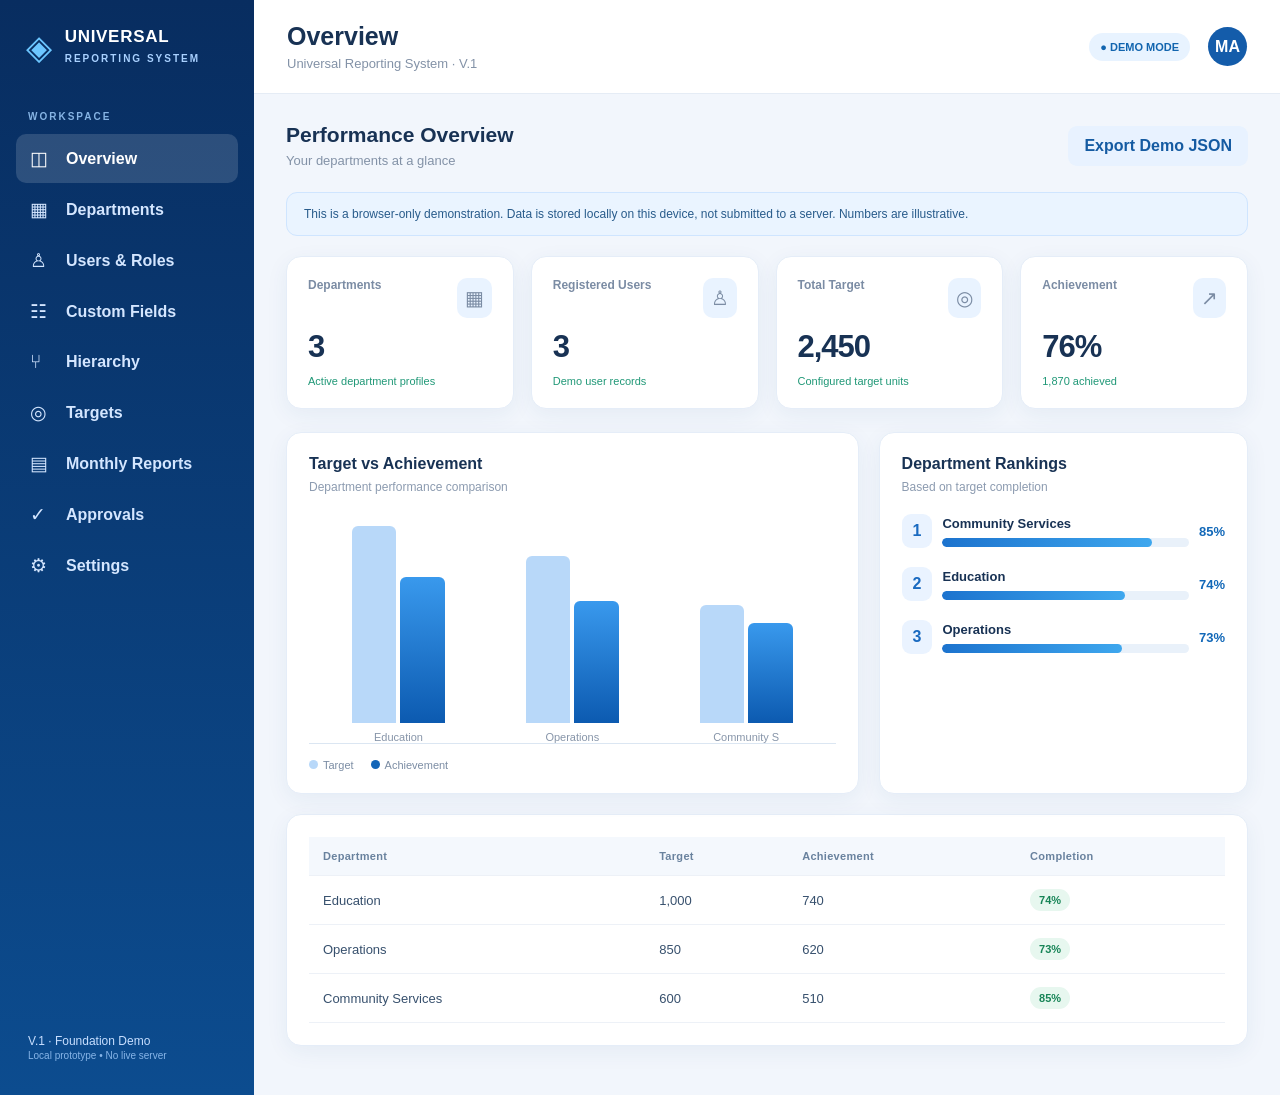
==== index.html @ d3b38397 "Add files via upload" ====
<!doctype html><html lang="en"><head><meta charset="UTF-8"><meta name="viewport" content="width=device-width,initial-scale=1"><meta name="theme-color" content="#0c3d79"><title>Universal Reporting System V.1</title><link rel="stylesheet" href="assets/style.css"></head><body><div id="app"><aside class="sidebar"><div class="brand"><span class="brandicon">◈</span><span>UNIVERSAL<br><small>REPORTING SYSTEM</small></span></div><div class="side-label">WORKSPACE</div><nav id="nav"></nav><div class="sidebar-foot">V.1 · Foundation Demo<br><small>Local prototype • No live server</small></div></aside><main><header><button id="menu" aria-label="Toggle navigation">☰</button><div><h1 id="heading">Overview</h1><p id="subtitle">All departments · Consolidated performance</p></div><div class="header-right"><span class="demo">● DEMO MODE</span><span class="avatar">MA</span></div></header><div id="content"></div></main></div><div id="toast" role="status"></div><script src="assets/app.js"></script></body></html>
---- assets/style.css ----
:root{font-family:Inter,Segoe UI,Arial,sans-serif;color:#183254;background:#f2f6fc;font-synthesis:none}*{box-sizing:border-box}body{margin:0}button,input,select{font:inherit}button{cursor:pointer}#app{display:flex;min-height:100vh}.sidebar{width:254px;flex-shrink:0;background:linear-gradient(180deg,#082d60,#0c4c8f);color:white;padding:27px 16px;display:flex;flex-direction:column;min-height:100vh}.brand{display:flex;gap:12px;align-items:center;font-size:17px;font-weight:850;letter-spacing:.7px;padding:0 10px 34px}.brand small{font-size:10px;letter-spacing:2px;color:#a9d1ff}.brandicon{font-size:34px;color:#6cc6ff}.side-label{color:#86b4e4;font-size:10px;font-weight:800;letter-spacing:2px;padding:10px 12px}.navitem{width:100%;display:flex;align-items:center;gap:12px;border:0;background:transparent;color:#d4e6ff;text-align:left;padding:13px 14px;border-radius:10px;margin:2px 0;font-weight:600}.navitem.active,.navitem:hover{background:#ffffff25;color:#fff}.navitem span{font-size:19px;width:24px}.sidebar-foot{margin-top:auto;padding:22px 12px 6px;color:#c8dfff;font-size:12px}.sidebar-foot small{color:#87b5e8}main{flex:1;min-width:0}header{background:white;padding:22px 33px;display:flex;align-items:center;gap:15px;border-bottom:1px solid #e5ecf5}h1{font-size:25px;margin:0;font-weight:800}header p{color:#8392a7;margin:5px 0 0;font-size:13px}.header-right{margin-left:auto;display:flex;align-items:center;gap:18px}.demo{color:#1265af;background:#e8f3ff;border-radius:99px;padding:8px 11px;font-size:11px;font-weight:800}.avatar{background:#145caa;color:white;width:39px;height:39px;display:grid;place-items:center;border-radius:50%;font-weight:800}#menu{display:none;background:none;border:0;font-size:23px}#content{padding:29px 32px;max-width:1550px;margin:auto}.intro{display:flex;justify-content:space-between;align-items:center;gap:14px;margin-bottom:24px}.intro h2{font-size:21px;margin:0 0 6px}.intro p,.muted{color:#8392a7;font-size:13px;margin:0}.btn{background:#1263b6;color:white;border:0;border-radius:9px;padding:11px 16px;font-weight:750;box-shadow:0 4px 11px #1560a21f}.btn.secondary{background:#e8f2ff;color:#155ba2;box-shadow:none}.btn.danger{background:#fff0f0;color:#ad2938;box-shadow:none}.btn:focus-visible,.navitem:focus-visible{outline:3px solid #7cc6ff}.cards{display:grid;grid-template-columns:repeat(4,minmax(0,1fr));gap:17px;margin-bottom:23px}.card,.panel{background:#fff;border:1px solid #e5edf8;border-radius:15px;box-shadow:0 6px 22px #1e4c8010}.card{padding:21px}.card .top{display:flex;justify-content:space-between;color:#7b8ca4;font-size:12px;font-weight:700}.card .symbol{font-size:20px;background:#e9f3ff;padding:8px;border-radius:10px}.card strong{font-size:31px;display:block;margin-top:11px;letter-spacing:-1px}.card .note{font-size:11px;color:#209877;margin-top:10px}.two{display:grid;grid-template-columns:1.55fr 1fr;gap:20px}.panel{padding:22px;margin-bottom:20px}.panel h3{font-size:16px;margin:0 0 7px}.panel .sub{color:#8c9bb0;font-size:12px;margin:0 0 20px}.bars{height:230px;display:flex;gap:15px;align-items:end;border-bottom:1px solid #dbe6f2;padding:12px 10px 0}.barcol{flex:1;display:flex;flex-direction:column;align-items:center;justify-content:end;gap:8px;height:100%;min-width:0}.barpair{height:100%;display:flex;align-items:end;gap:4px;width:100%;justify-content:center}.bar{width:28%;border-radius:6px 6px 0 0;min-height:3px;animation:grow .7s ease-out;transform-origin:bottom}.target{background:#b8d8f9}.actual{background:linear-gradient(#3999ed,#0c5ab0)}@keyframes grow{from{transform:scaleY(.05)}to{transform:scaleY(1)}}.barcol label{font-size:11px;color:#8795a9;white-space:nowrap}.legend{display:flex;gap:17px;font-size:11px;color:#7c8da4;margin-top:15px}.dot{display:inline-block;width:9px;height:9px;border-radius:50%;margin-right:5px}.progress{background:#e9f1fa;height:9px;border-radius:20px;overflow:hidden}.progress>div{background:linear-gradient(90deg,#1c73ce,#3ea7ee);height:100%;border-radius:20px;transition:width .4s}.rank{display:flex;align-items:center;gap:10px;margin:19px 0}.rank .number{background:#eaf3ff;color:#1a6ac0;font-weight:800;padding:8px 11px;border-radius:9px}.rank .name{flex:1;font-size:13px;font-weight:700}.rank .pct{color:#1268b8;font-size:13px;font-weight:800}.tablewrap{overflow:auto}table{width:100%;border-collapse:collapse;text-align:left;font-size:13px}th{background:#f4f8fd;color:#69829e;font-size:11px;letter-spacing:.3px}th,td{padding:13px 14px;border-bottom:1px solid #edf1f7;white-space:nowrap}td{color:#37506d}.pill{display:inline-block;background:#e7f7ef;color:#168456;padding:5px 9px;border-radius:99px;font-size:11px;font-weight:700}.pill.pending{background:#fff4dc;color:#b57c16}.formgrid{display:grid;grid-template-columns:repeat(3,minmax(0,1fr));gap:14px;margin:15px 0}.field label{display:block;font-size:12px;color:#61758d;font-weight:750;margin-bottom:7px}.field input,.field select{width:100%;border:1px solid #d8e3f0;border-radius:9px;padding:11px;background:#fff;color:#254567;min-width:0}.field input:focus,.field select:focus{outline:2px solid #9bcaf7}.actions{display:flex;gap:9px;flex-wrap:wrap;margin:15px 0}.empty{padding:22px;color:#8394aa;text-align:center}.banner{padding:14px 17px;background:#eaf4ff;border:1px solid #cfe5ff;color:#285b8b;border-radius:11px;font-size:12px;margin-bottom:20px}#toast{position:fixed;right:20px;bottom:20px;background:#0d3c73;color:#fff;padding:12px 18px;border-radius:10px;display:none;box-shadow:0 10px 25px #153b6b33}.filters{display:flex;gap:10px;flex-wrap:wrap}.filters select{border:1px solid #d8e3f0;padding:10px;border-radius:9px;color:#345474;background:#fff}.statline{display:flex;justify-content:space-between;align-items:center;margin:12px 0;font-size:13px}.statline strong{color:#155ea8}@media(max-width:1100px){.cards{grid-template-columns:repeat(2,1fr)}.two{grid-template-columns:1fr}}@media(max-width:740px){.sidebar{position:fixed;left:-260px;z-index:10;transition:left .2s;height:100vh}.sidebar.open{left:0}#menu{display:block}header{padding:17px}h1{font-size:19px}#content{padding:18px}.cards{gap:10px}.card{padding:15px}.card strong{font-size:24px}.formgrid{grid-template-columns:1fr}.demo{font-size:9px}.intro{align-items:flex-start;flex-direction:column}}
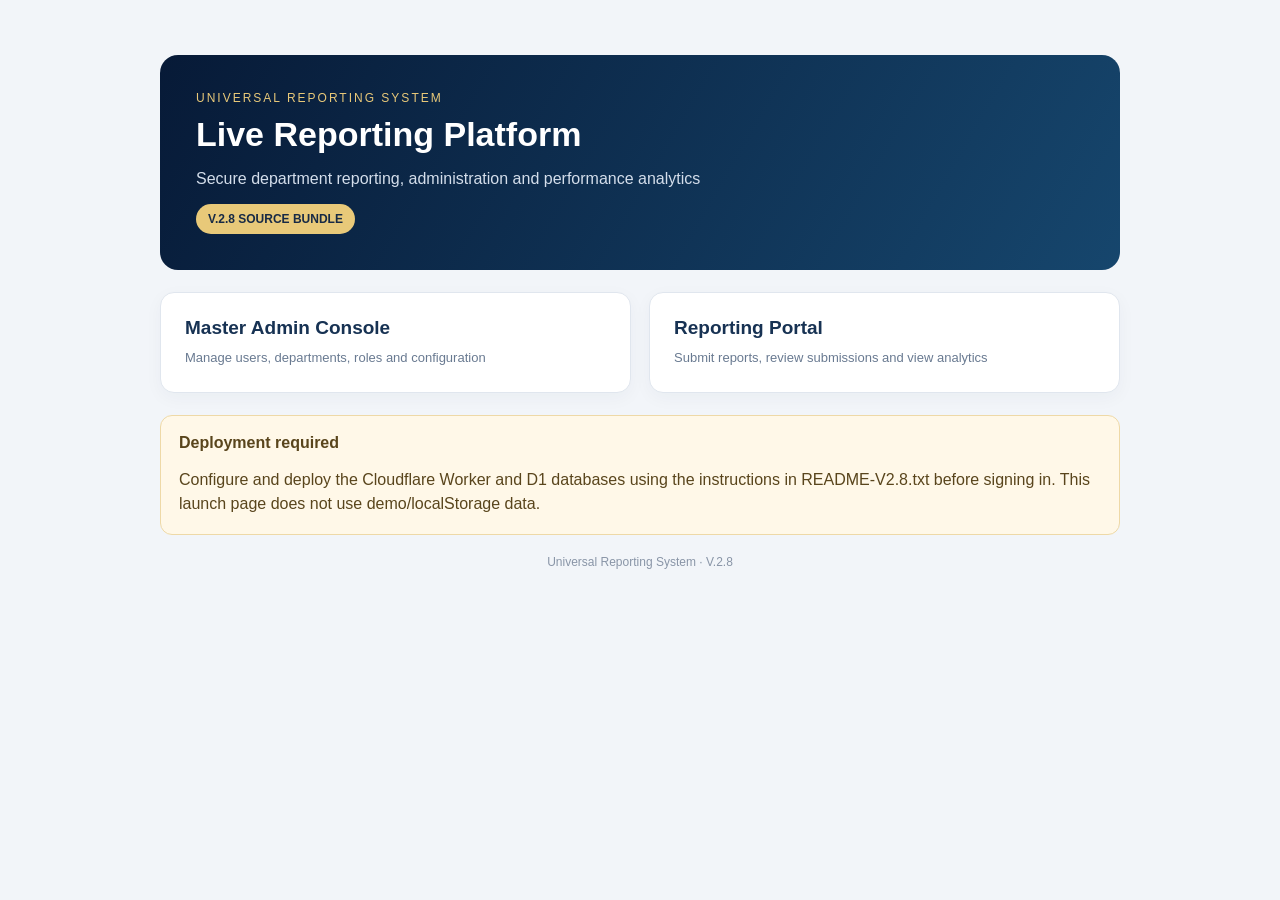
==== commit ae1f454e: "Add files via upload" ====
--- a/index.html
+++ b/index.html
@@ -1 +1,6 @@
-<!doctype html><html lang="en"><head><meta charset="UTF-8"><meta name="viewport" content="width=device-width,initial-scale=1"><meta name="theme-color" content="#0c3d79"><title>Universal Reporting System V.1</title><link rel="stylesheet" href="assets/style.css"></head><body><div id="app"><aside class="sidebar"><div class="brand"><span class="brandicon">◈</span><span>UNIVERSAL<br><small>REPORTING SYSTEM</small></span></div><div class="side-label">WORKSPACE</div><nav id="nav"></nav><div class="sidebar-foot">V.1 · Foundation Demo<br><small>Local prototype • No live server</small></div></aside><main><header><button id="menu" aria-label="Toggle navigation">☰</button><div><h1 id="heading">Overview</h1><p id="subtitle">All departments · Consolidated performance</p></div><div class="header-right"><span class="demo">● DEMO MODE</span><span class="avatar">MA</span></div></header><div id="content"></div></main></div><div id="toast" role="status"></div><script src="assets/app.js"></script></body></html>
+<!doctype html>
+<html lang="en"><head><meta charset="utf-8"><meta name="viewport" content="width=device-width,initial-scale=1"><title>Universal Reporting System</title><link rel="stylesheet" href="assets/site.css"></head>
+<body><main class="shell"><header><div class="eyebrow">UNIVERSAL REPORTING SYSTEM</div><h1>Live Reporting Platform</h1><p>Secure department reporting, administration and performance analytics</p><span class="version">V.2.8 SOURCE BUNDLE</span></header>
+<section class="links"><a href="master-admin-console/"><strong>Master Admin Console</strong><span>Manage users, departments, roles and configuration</span></a><a href="reporting-portal/"><strong>Reporting Portal</strong><span>Submit reports, review submissions and view analytics</span></a></section>
+<section class="notice"><strong>Deployment required</strong><p>Configure and deploy the Cloudflare Worker and D1 databases using the instructions in README-V2.8.txt before signing in. This launch page does not use demo/localStorage data.</p></section>
+<footer>Universal Reporting System · V.2.8</footer></main></body></html>
--- a/assets/site.css
+++ b/assets/site.css
@@ -0,0 +1 @@
+*{box-sizing:border-box}body{margin:0;background:#f2f5f9;color:#172a45;font:16px Arial,sans-serif}.shell{max-width:1000px;margin:55px auto;padding:0 20px}header{background:linear-gradient(120deg,#071a37,#16466d);color:#fff;padding:36px;border-radius:18px}h1{font-size:34px;margin:10px 0}header p{color:#d4deeb}.eyebrow{letter-spacing:2px;font-size:12px;color:#e9c979}.version{display:inline-block;background:#e8c979;color:#172a45;padding:8px 12px;border-radius:18px;font-weight:bold;font-size:12px}.links{display:grid;grid-template-columns:1fr 1fr;gap:18px;margin:22px 0}.links a{display:block;text-decoration:none;color:#173253;background:#fff;border:1px solid #e0e6ee;border-radius:14px;padding:24px;box-shadow:0 5px 18px #132b480a}.links strong,.links span{display:block}.links strong{font-size:19px;margin-bottom:9px}.links span{color:#697a91;font-size:13px;line-height:1.5}.notice{background:#fff8e8;border:1px solid #eed9a7;border-radius:12px;padding:18px;color:#59451c}.notice p{margin-bottom:0;line-height:1.5}footer{text-align:center;color:#8995a7;font-size:12px;padding:20px}@media(max-width:650px){.shell{margin:18px auto}header{padding:24px}h1{font-size:27px}.links{grid-template-columns:1fr}}
